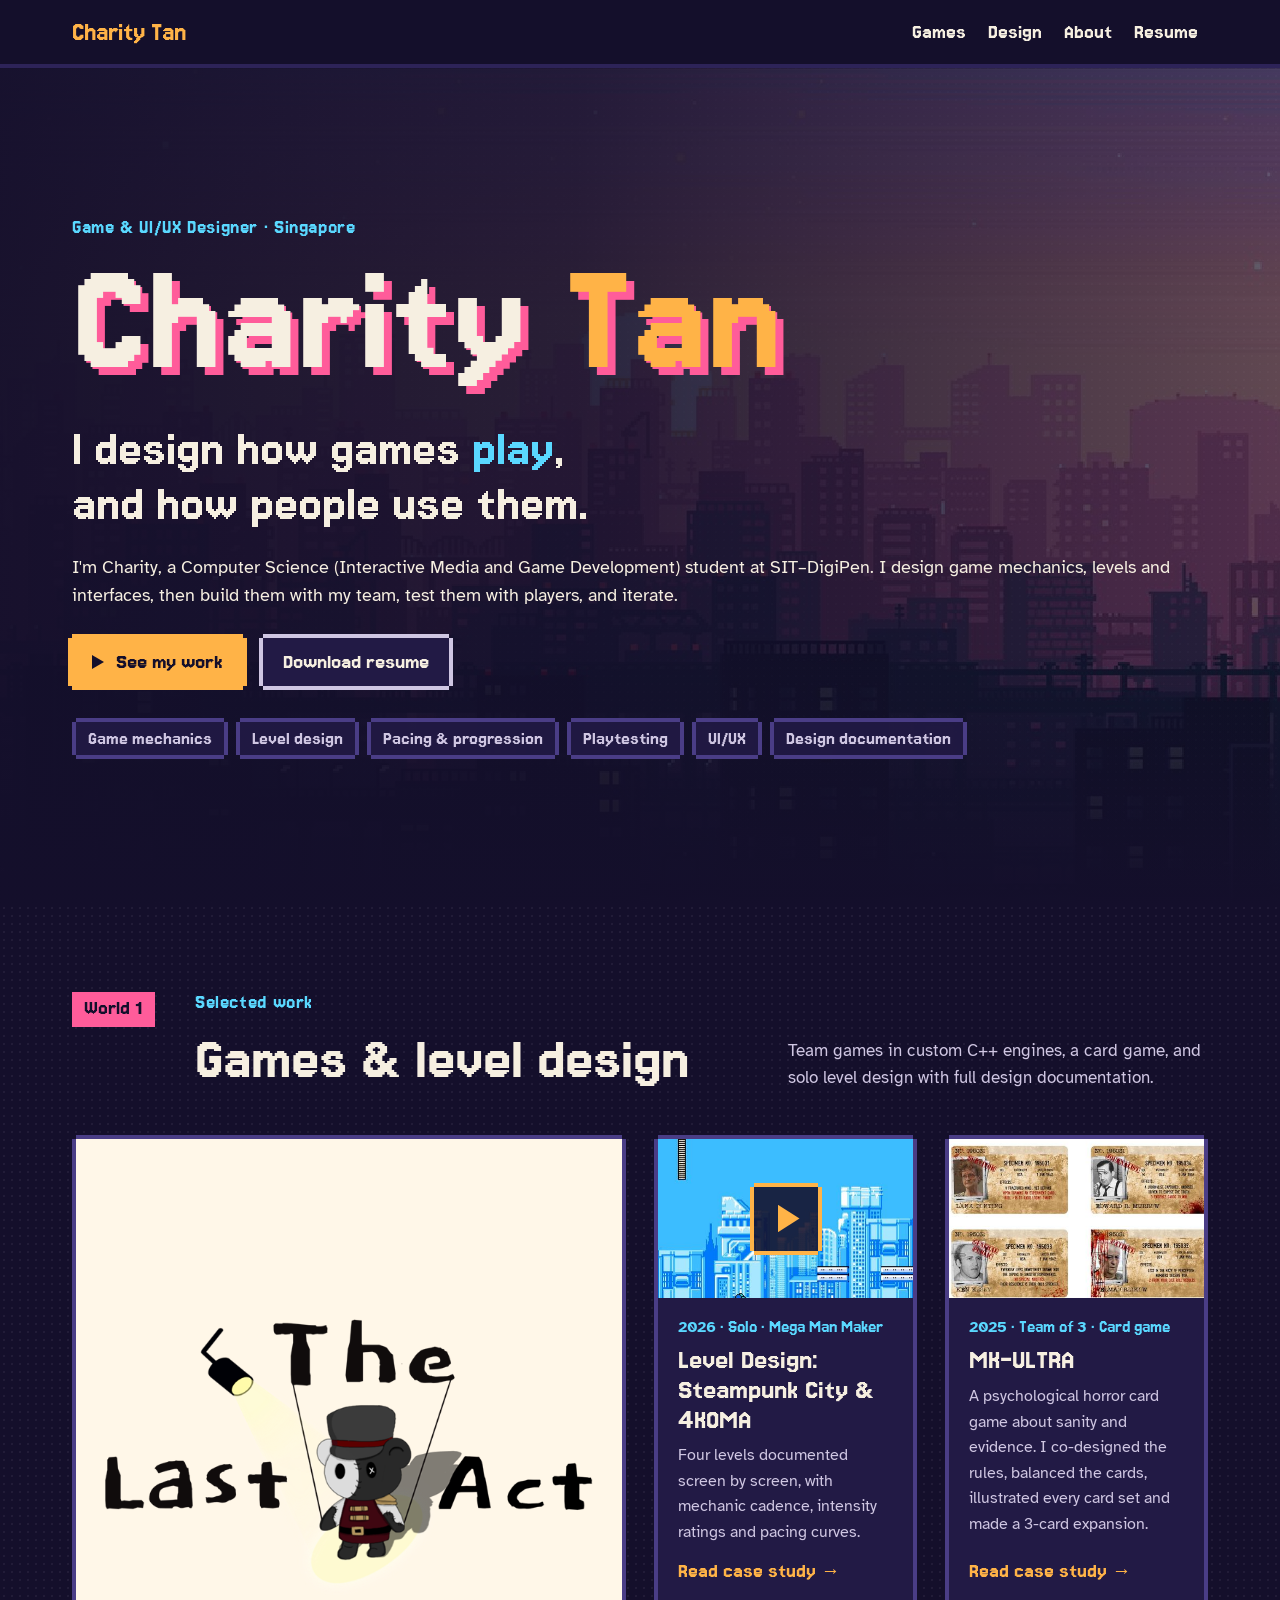
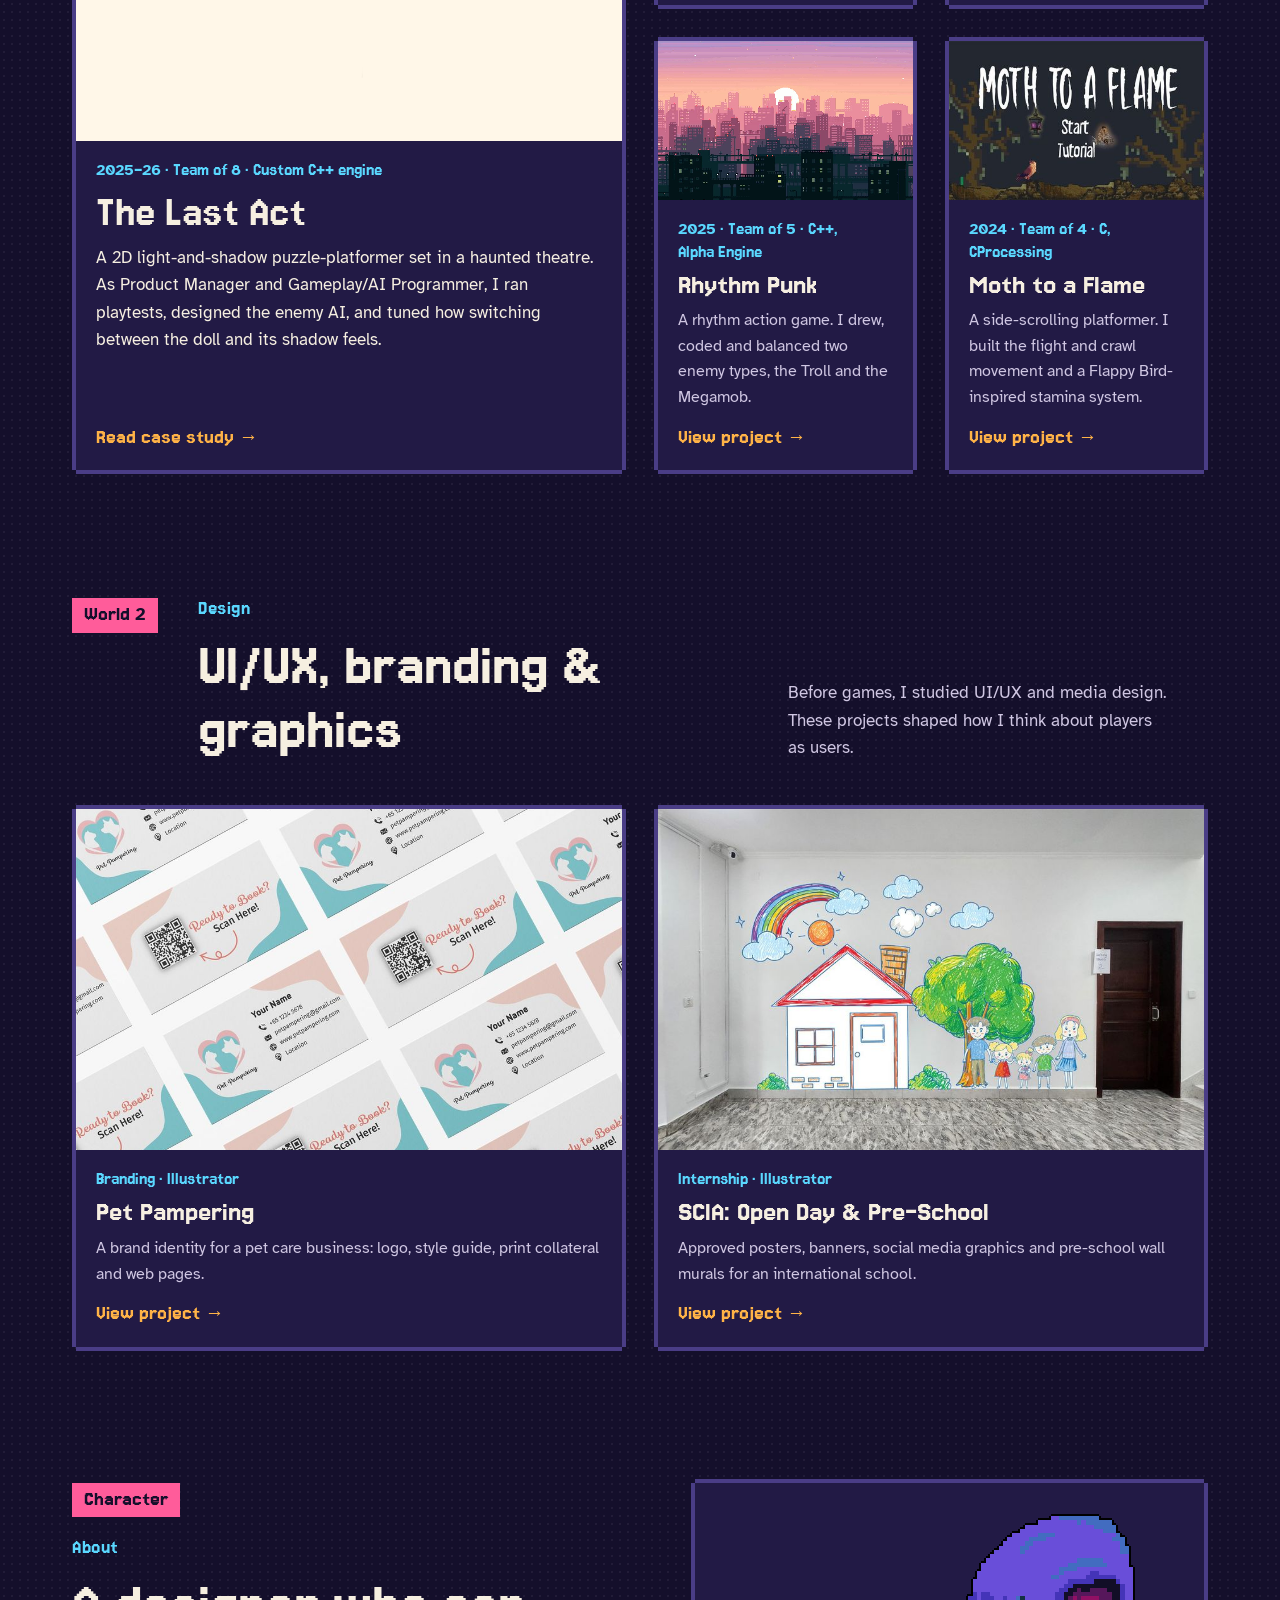
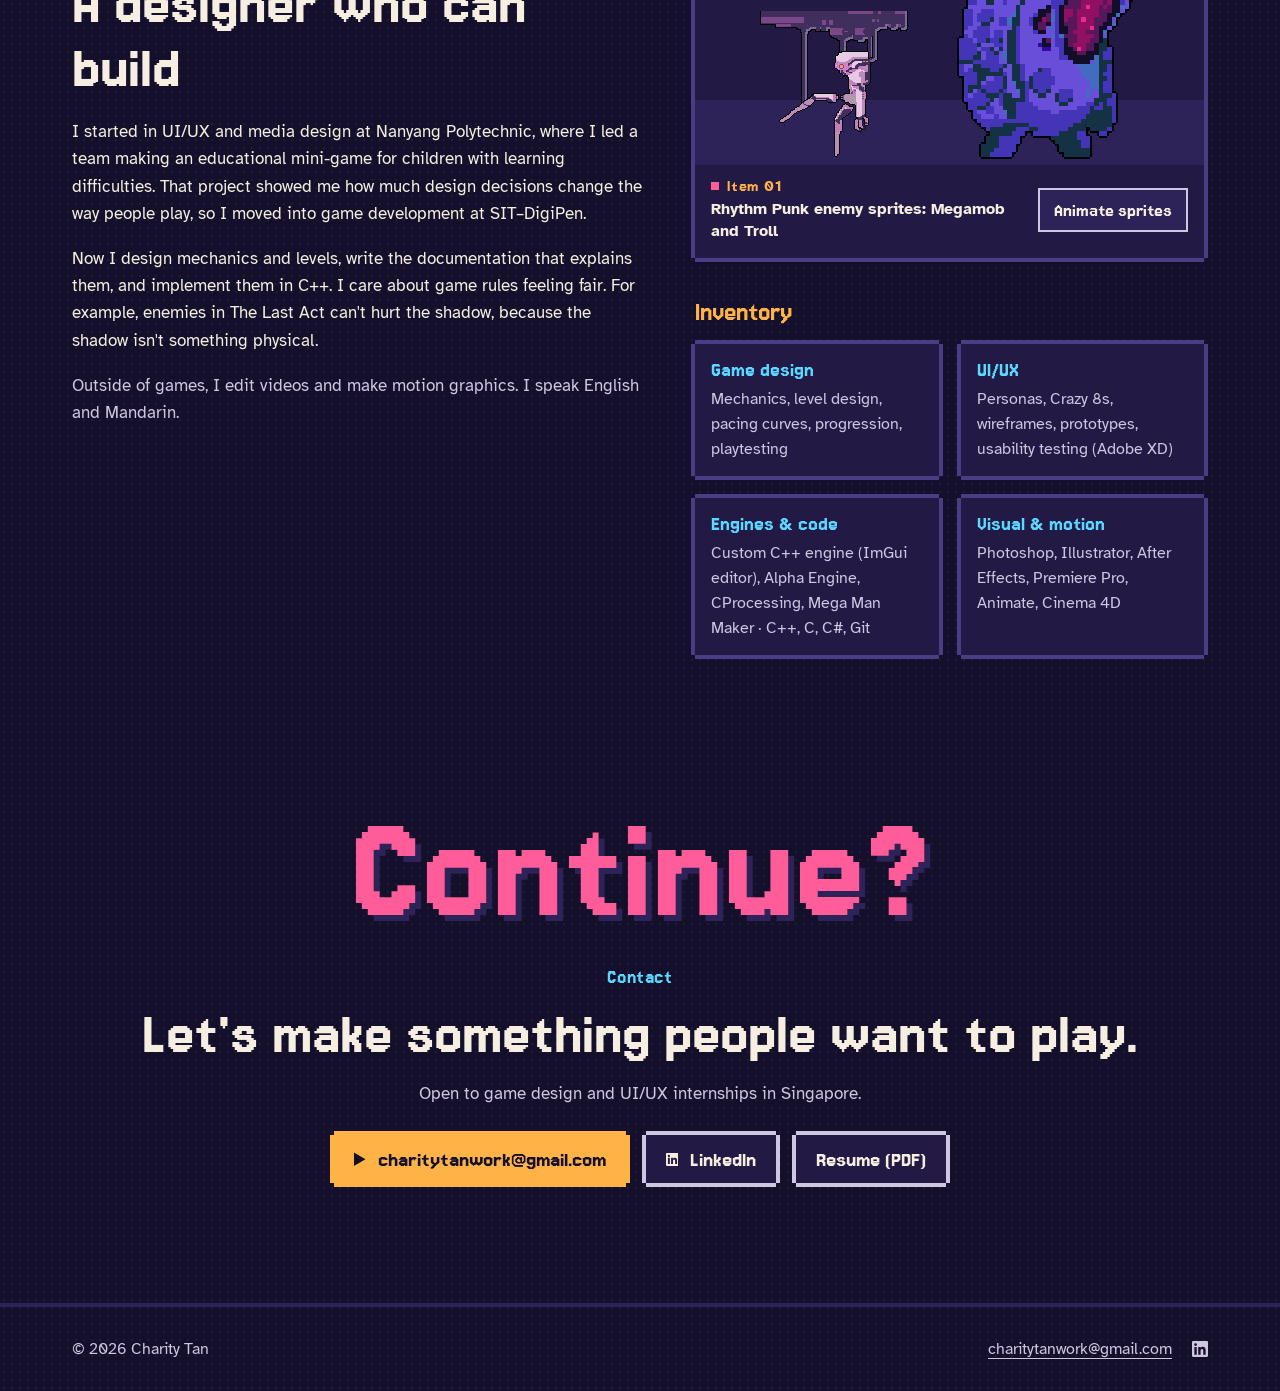
==== index.html @ 4159c4d9 "feat: portfolio" ====
<!doctype html>
<html lang="en">
  <head>
    <meta charset="utf-8" />
    <meta name="viewport" content="width=device-width, initial-scale=1" />
    <title>Charity Tan | Game &amp; UI/UX Designer</title>
    <meta
      name="description"
      content="Charity Tan designs game mechanics, levels and interfaces. Computer Science (Interactive Media and Game Development) at SIT–DigiPen, Singapore."
    />
    <meta property="og:type" content="website" />
    <meta
      property="og:title"
      content="Charity Tan | Game &amp; UI/UX Designer"
    />
    <meta
      property="og:description"
      content="Game mechanics, level design and UI/UX work by Charity Tan."
    />
    <meta
      property="og:image"
      content="https://teaanohh.github.io/assets/og-image.jpg"
    />
    <meta property="og:url" content="https://teaanohh.github.io/" />
    <meta name="theme-color" content="#140f2b" />
    <link rel="icon" href="assets/favicon.svg" type="image/svg+xml" />
    <link rel="preconnect" href="https://fonts.googleapis.com" />
    <link rel="preconnect" href="https://fonts.gstatic.com" crossorigin />
    <link
      href="https://fonts.googleapis.com/css2?family=Atkinson+Hyperlegible:ital,wght@0,400;0,700;1,400&amp;family=Jersey+15&amp;display=swap"
      rel="stylesheet"
    />
    <link rel="stylesheet" href="css/style.css" />
    <script src="js/main.js"></script>
  </head>
  <body class="page-home">
    <a class="skip" href="#main">Skip to content</a>

    <header class="hud">
      <nav class="hud-in" aria-label="Main">
        <a class="brand" href="./">Charity Tan</a>
        <ul>
          <li><a href="#games">Games</a></li>
          <li><a href="#design">Design</a></li>
          <li class="hide-sm"><a href="#about">About</a></li>
          <li>
            <a
              href="assets/CharityTan-Resume.pdf"
              target="_blank"
              rel="noopener"
              >Resume</a
            >
          </li>
        </ul>
      </nav>
    </header>

    <main id="main">
      <section class="title-screen" aria-labelledby="hero-title">
        <div class="backdrop" aria-hidden="true">
          <img
            src="assets/rhythm/menu.jpg"
            alt=""
            width="1200"
            height="675"
            fetchpriority="high"
          />
        </div>
        <div class="wrap title-in">
          <p class="eyebrow">Game &amp; UI/UX Designer · Singapore</p>
          <p class="game-title" aria-hidden="true">
            <span>Charity</span> <span>Tan</span>
          </p>
          <h1 id="hero-title">
            <span>I design how games <em>play</em>,</span>
            <span>and how people use them.</span>
          </h1>
          <p class="lede">
            I'm Charity, a Computer Science (Interactive Media and Game
            Development) student at SIT–DigiPen. I design game mechanics, levels
            and interfaces, then build them with my team, test them with
            players, and iterate.
          </p>
          <div class="actions">
            <a class="btn start" href="#games"
              ><span class="pip" aria-hidden="true"></span>See my work</a
            >
            <a
              class="btn"
              href="assets/CharityTan-Resume.pdf"
              target="_blank"
              rel="noopener"
              >Download resume</a
            >
          </div>
          <ul class="chips" aria-label="Focus areas">
            <li>Game mechanics</li>
            <li>Level design</li>
            <li>Pacing &amp; progression</li>
            <li>Playtesting</li>
            <li>UI/UX</li>
            <li>Design documentation</li>
          </ul>
        </div>
      </section>

      <section id="games" class="world" aria-labelledby="games-title">
        <div class="wrap">
          <div class="world-head">
            <p class="world-tag" aria-hidden="true">World 1</p>
            <div>
              <p class="eyebrow">Selected work</p>
              <h2 id="games-title">Games &amp; level design</h2>
            </div>
            <p class="world-intro">
              Team games in custom C++ engines, a card game, and solo level
              design with full design documentation.
            </p>
          </div>

          <div class="tiles" data-select>
            <a
              class="tile feature"
              href="work/the-last-act.html"
              data-wipe="The Last Act"
            >
              <span class="thumb contain"
                ><img
                  src="assets/lastact/logo.png"
                  alt="The Last Act logo: a puppet bear on strings under a stage spotlight"
                  width="700"
                  height="700"
                  loading="lazy"
              /></span>
              <div class="body">
                <span class="meta"
                  >2025–26 · Team of 8 · Custom C++ engine</span
                >
                <h3 class="tile-title">The Last Act</h3>
                <p class="text">
                  A 2D light-and-shadow puzzle-platformer set in a haunted
                  theatre. As Product Manager and Gameplay/AI Programmer, I ran
                  playtests, designed the enemy AI, and tuned how switching
                  between the doll and its shadow feels.
                </p>
                <span class="more">Read case study →</span>
              </div>
            </a>

            <a
              class="tile"
              href="work/level-design.html"
              data-wipe="Level Design"
            >
              <span class="thumb"
                ><img
                  src="assets/thumbs/steampunk-1-480.jpg"
                  srcset="
                    assets/thumbs/steampunk-1-480.jpg 480w,
                    assets/video/steampunk-1.jpg      768w
                  "
                  sizes="(min-width: 1100px) 270px, (min-width: 640px) 50vw, 100vw"
                  alt="Steampunk City level built in Mega Man Maker"
                  width="768"
                  height="672"
                  loading="lazy" /><span class="play" aria-hidden="true"></span
              ></span>
              <div class="body">
                <span class="meta">2026 · Solo · Mega Man Maker</span>
                <h3 class="tile-title">
                  Level Design: Steampunk City &amp; 4KOMA
                </h3>
                <p class="text">
                  Four levels documented screen by screen, with mechanic
                  cadence, intensity ratings and pacing curves.
                </p>
                <span class="more">Read case study →</span>
              </div>
            </a>

            <a class="tile" href="work/mk-ultra.html" data-wipe="MK-ULTRA">
              <span class="thumb"
                ><img
                  src="assets/thumbs/mkultra-identity-480.jpg"
                  srcset="
                    assets/thumbs/mkultra-identity-480.jpg 480w,
                    assets/thumbs/mkultra-identity-960.jpg 960w
                  "
                  sizes="(min-width: 1100px) 270px, (min-width: 640px) 50vw, 100vw"
                  alt="Four Identity cards styled as aged specimen files"
                  width="960"
                  height="585"
                  loading="lazy"
              /></span>
              <div class="body">
                <span class="meta">2025 · Team of 3 · Card game</span>
                <h3 class="tile-title"><span class="nobr">MK-ULTRA</span></h3>
                <p class="text">
                  A psychological horror card game about sanity and evidence. I
                  co-designed the rules, balanced the cards, illustrated every
                  card set and made a 3-card expansion.
                </p>
                <span class="more">Read case study →</span>
              </div>
            </a>

            <a
              class="tile"
              href="work/rhythm-punk.html"
              data-wipe="Rhythm Punk"
            >
              <span class="thumb pixel"
                ><img
                  src="assets/rhythm/menu.jpg"
                  alt="Rhythm Punk menu screen: a pixel-art city at sunset"
                  width="1200"
                  height="675"
                  loading="lazy"
              /></span>
              <div class="body">
                <span class="meta">2025 · Team of 5 · C++, Alpha Engine</span>
                <h3 class="tile-title">Rhythm Punk</h3>
                <p class="text">
                  A rhythm action game. I drew, coded and balanced two enemy
                  types, the Troll and the Megamob.
                </p>
                <span class="more">View project →</span>
              </div>
            </a>

            <a
              class="tile"
              href="work/moth-to-a-flame.html"
              data-wipe="Moth to a Flame"
            >
              <span class="thumb"
                ><img
                  src="assets/thumbs/moth-menu-480.jpg"
                  srcset="
                    assets/thumbs/moth-menu-480.jpg 480w,
                    assets/thumbs/moth-menu-960.jpg 960w
                  "
                  sizes="(min-width: 1100px) 270px, (min-width: 640px) 50vw, 100vw"
                  alt="Moth to a Flame title screen with a lantern and a moth"
                  width="1200"
                  height="675"
                  loading="lazy"
              /></span>
              <div class="body">
                <span class="meta">2024 · Team of 4 · C, CProcessing</span>
                <h3 class="tile-title">Moth to a Flame</h3>
                <p class="text">
                  A side-scrolling platformer. I built the flight and crawl
                  movement and a Flappy Bird-inspired stamina system.
                </p>
                <span class="more">View project →</span>
              </div>
            </a>
          </div>
        </div>
      </section>

      <section id="design" class="world" aria-labelledby="design-title">
        <div class="wrap">
          <div class="world-head">
            <p class="world-tag" aria-hidden="true">World 2</p>
            <div>
              <p class="eyebrow">Design</p>
              <h2 id="design-title">UI/UX, branding &amp; graphics</h2>
            </div>
            <p class="world-intro">
              Before games, I studied UI/UX and media design. These projects
              shaped how I think about players as users.
            </p>
          </div>

          <div class="tiles two" data-select>
            <a
              class="tile"
              href="work/pet-pampering.html"
              data-wipe="Pet Pampering"
            >
              <span class="thumb"
                ><img
                  src="assets/thumbs/pet-mockup-480.jpg"
                  srcset="
                    assets/thumbs/pet-mockup-480.jpg 480w,
                    assets/thumbs/pet-mockup-960.jpg 960w
                  "
                  sizes="(min-width: 1200px) 560px, (min-width: 640px) 50vw, 100vw"
                  alt="Pet Pampering business cards"
                  width="1600"
                  height="1200"
                  loading="lazy"
              /></span>
              <div class="body">
                <span class="meta">Branding · Illustrator</span>
                <h3 class="tile-title">Pet Pampering</h3>
                <p class="text">
                  A brand identity for a pet care business: logo, style guide,
                  print collateral and web pages.
                </p>
                <span class="more">View project →</span>
              </div>
            </a>

            <a class="tile" href="work/scia.html" data-wipe="SCIA">
              <span class="thumb"
                ><img
                  src="assets/thumbs/scia-wall-l2-480.jpg"
                  srcset="
                    assets/thumbs/scia-wall-l2-480.jpg 480w,
                    assets/thumbs/scia-wall-l2-960.jpg 960w
                  "
                  sizes="(min-width: 1200px) 560px, (min-width: 640px) 50vw, 100vw"
                  alt="Pre-school wall mural mockup for SCIA"
                  width="1600"
                  height="901"
                  loading="lazy"
              /></span>
              <div class="body">
                <span class="meta">Internship · Illustrator</span>
                <h3 class="tile-title">
                  SCIA: Open Day &amp; <span class="nobr">Pre-School</span>
                </h3>
                <p class="text">
                  Approved posters, banners, social media graphics and
                  pre-school wall murals for an international school.
                </p>
                <span class="more">View project →</span>
              </div>
            </a>
          </div>
        </div>
      </section>

      <section id="about" class="character" aria-labelledby="about-title">
        <div class="wrap char-grid">
          <div class="char-copy">
            <p class="world-tag" aria-hidden="true">Character</p>
            <p class="eyebrow">About</p>
            <h2 id="about-title">A designer who can build</h2>
            <p>
              I started in UI/UX and media design at Nanyang Polytechnic, where
              I led a team making an educational mini-game for children with
              learning difficulties. That project showed me how much design
              decisions change the way people play, so I moved into game
              development at SIT–DigiPen.
            </p>
            <p>
              Now I design mechanics and levels, write the documentation that
              explains them, and implement them in C++. I care about game rules
              feeling fair. For example, enemies in The Last Act can't hurt the
              shadow, because the shadow isn't something physical.
            </p>
            <p class="muted">
              Outside of games, I edit videos and make motion graphics. I speak
              English and Mandarin.
            </p>
          </div>

          <div class="char-side">
            <figure class="party" data-party>
              <div class="party-stage">
                <div
                  class="sprite megamob-idle"
                  role="img"
                  aria-label="Megamob idle animation"
                ></div>
                <div
                  class="sprite troll-idle"
                  role="img"
                  aria-label="Troll idle animation"
                ></div>
              </div>
              <figcaption class="cap cap-act">
                <span class="cap-text">
                  <span class="cap-no" aria-hidden="true"></span>
                  <span class="cap-title"
                    >Rhythm Punk enemy sprites: Megamob and Troll</span
                  >
                </span>
                <button
                  class="toggle"
                  type="button"
                  aria-pressed="false"
                  data-sprite-toggle
                >
                  Animate sprites
                </button>
              </figcaption>
            </figure>

            <div class="inventory">
              <h3 class="inv-title">Inventory</h3>
              <ul>
                <li>
                  <strong>Game design</strong
                  ><span
                    >Mechanics, level design, pacing curves, progression,
                    playtesting</span
                  >
                </li>
                <li>
                  <strong>UI/UX</strong
                  ><span
                    >Personas, Crazy 8s, wireframes, prototypes, usability
                    testing (Adobe XD)</span
                  >
                </li>
                <li>
                  <strong>Engines &amp; code</strong
                  ><span
                    >Custom C++ engine (ImGui editor), Alpha Engine,
                    CProcessing, Mega Man Maker · C++, C, C#, Git</span
                  >
                </li>
                <li>
                  <strong>Visual &amp; motion</strong
                  ><span
                    >Photoshop, Illustrator, After Effects, Premiere Pro,
                    Animate, Cinema 4D</span
                  >
                </li>
              </ul>
            </div>
          </div>
        </div>
      </section>

      <section id="contact" class="continue" aria-labelledby="contact-title">
        <div class="wrap">
          <p class="continue-word" aria-hidden="true">Continue?</p>
          <p class="eyebrow">Contact</p>
          <h2 id="contact-title">Let's make something people want to play.</h2>
          <p class="muted">
            Open to game design and UI/UX internships in Singapore.
          </p>
          <div class="actions">
            <a class="btn start" href="mailto:charitytanwork@gmail.com"
              ><span class="pip" aria-hidden="true"></span
              >charitytanwork@gmail.com</a
            >
            <a
              class="btn"
              href="https://www.linkedin.com/in/charity-tan/"
              target="_blank"
              rel="noopener"
            >
              <svg
                class="mark"
                width="13"
                height="13"
                viewBox="0 0 24 24"
                aria-hidden="true"
              >
                <path
                  fill="currentColor"
                  fill-rule="evenodd"
                  d="M20.447 20.452h-3.554v-5.569c0-1.328-.027-3.037-1.852-3.037-1.853 0-2.136 1.445-2.136 2.939v5.667H9.351V9h3.414v1.561h.046c.477-.9 1.637-1.85 3.37-1.85 3.601 0 4.267 2.37 4.267 5.455v6.286zM5.337 7.433c-1.144 0-2.063-.926-2.063-2.065 0-1.138.92-2.063 2.063-2.063 1.14 0 2.064.925 2.064 2.063 0 1.139-.925 2.065-2.064 2.065zm1.782 13.019H3.555V9h3.564v11.452zM22.225 0H1.771C.792 0 0 .774 0 1.729v20.542C0 23.227.792 24 1.771 24h20.451C23.2 24 24 23.227 24 22.271V1.729C24 .774 23.2 0 22.222 0h.003z"
                />
              </svg>
              LinkedIn
            </a>
            <a
              class="btn"
              href="assets/CharityTan-Resume.pdf"
              target="_blank"
              rel="noopener"
              >Resume (PDF)</a
            >
          </div>
        </div>
      </section>
    </main>

    <footer class="foot">
      <div class="wrap">
        <span>© <span id="year">2026</span> Charity Tan</span>
        <span class="foot-links">
          <a href="mailto:charitytanwork@gmail.com">charitytanwork@gmail.com</a>
          <a
            class="foot-mark"
            href="https://www.linkedin.com/in/charity-tan/"
            target="_blank"
            rel="noopener"
            aria-label="Charity Tan on LinkedIn"
          >
            <svg
              class="mark"
              width="16"
              height="16"
              viewBox="0 0 24 24"
              aria-hidden="true"
            >
              <path
                fill="currentColor"
                fill-rule="evenodd"
                d="M20.447 20.452h-3.554v-5.569c0-1.328-.027-3.037-1.852-3.037-1.853 0-2.136 1.445-2.136 2.939v5.667H9.351V9h3.414v1.561h.046c.477-.9 1.637-1.85 3.37-1.85 3.601 0 4.267 2.37 4.267 5.455v6.286zM5.337 7.433c-1.144 0-2.063-.926-2.063-2.065 0-1.138.92-2.063 2.063-2.063 1.14 0 2.064.925 2.064 2.063 0 1.139-.925 2.065-2.064 2.065zm1.782 13.019H3.555V9h3.564v11.452zM22.225 0H1.771C.792 0 0 .774 0 1.729v20.542C0 23.227.792 24 1.771 24h20.451C23.2 24 24 23.227 24 22.271V1.729C24 .774 23.2 0 22.222 0h.003z"
              />
            </svg>
          </a>
        </span>
      </div>
    </footer>
  </body>
</html>
---- css/style.css ----
/* Charity Tan's portfolio in the Level Select style: the site as a game's
   menu, after Rhythm Punk's sunset city. One stylesheet for every page. */

/* Stands in for Jersey 15 until it loads, sized to its widths and heights
   so the swap moves nothing. */
@font-face {
  font-family: "Jersey 15 fallback";
  src: local("Arial"), local("Liberation Sans"), local("Helvetica");
  size-adjust: 87.4%;
  ascent-override: 89%;
  descent-override: 25%;
  line-gap-override: 0%;
}

/* Jersey 15 draws its 6 and 9 as an 8 with a one-pixel slit, which shuts
   under 36px at 80% zoom on an ordinary screen: "2026" reads "2028". So
   under 36px the pixel face draws no digit. Its digits come from the
   reading face's bold, scaled to Jersey's cap height (0.556 / 0.668), and
   its letters stay pixel. Only titles that never go under 36px use
   --pixel-display, Jersey's own digits. */
@font-face {
  font-family: "Atkinson Hyperlegible Digits";
  src: url(../assets/fonts/atkinson-hyperlegible-bold-digits.woff2)
    format("woff2");
  font-weight: 400;
  font-display: swap;
  unicode-range: U+0030-0039;
  size-adjust: 83.2%;
}

:root {
  --bg: #140f2b;
  --panel: #221a45;
  --panel-2: #2d2358;
  --line: #4a3d86;
  --ink: #f6efe1;
  --muted: #cfc6e2;
  --magenta: #ff5c9a;
  --amber: #ffb347;
  --amber-hi: #ffd08a;
  --cyan: #5ad8ff;
  --screen: #fff7e8;
  --pixel:
    "Atkinson Hyperlegible Digits", "Jersey 15", "Jersey 15 fallback",
    sans-serif;
  --pixel-display: "Jersey 15", "Jersey 15 fallback", sans-serif;
  --body: "Atkinson Hyperlegible", system-ui, sans-serif;
  --step: steps(4, end);
  --ease-out: cubic-bezier(0, 0, 0.38, 0.9);
  --hud-h: 64px;
  color-scheme: dark;
}

*,
*::before,
*::after {
  box-sizing: border-box;
}

html {
  -webkit-text-size-adjust: 100%;
  text-size-adjust: 100%;
  font-synthesis: none;
  scroll-padding-top: calc(var(--hud-h) + 56px);
  background-color: var(--bg);
}
@media (prefers-reduced-motion: no-preference) {
  html {
    scroll-behavior: smooth;
  }
}

body {
  margin: 0;
  background-color: var(--bg);
  background-image: radial-gradient(
    rgba(200, 190, 220, 0.07) 1px,
    transparent 1px
  );
  background-size: 8px 8px;
  color: var(--ink);
  font: 400 1.0625rem/1.6 var(--body);
  overflow-wrap: break-word;
  -webkit-tap-highlight-color: transparent;
}

main {
  display: block;
  overflow-x: clip;
}
img,
video,
svg {
  display: block;
  max-width: 100%;
}
img {
  height: auto;
}
a {
  color: inherit;
}
a,
button {
  touch-action: manipulation;
}
h1,
h2,
h3,
h4 {
  font-family: var(--pixel);
  font-weight: 400;
  line-height: 1;
  margin: 0;
}
/* From 720px up a heading runs to the column's end before it breaks; on a
   phone, where the column is the screen, it stays balanced. */
@media (max-width: 719px) {
  h1,
  h2,
  h3,
  h4 {
    text-wrap: balance;
  }
}
p {
  margin: 0;
  text-wrap: pretty;
}
/* A heading breaks only between words, never inside a hyphenated one. */
.nobr {
  white-space: nowrap;
}
figure {
  margin: 0;
}
em {
  font-style: italic;
}

:focus-visible {
  outline: 4px solid var(--cyan);
  outline-offset: 4px;
}

[id] {
  scroll-margin-top: calc(var(--hud-h) + 24px);
}

.wrap {
  width: 100%;
  max-width: 1200px;
  margin-inline: auto;
  padding-inline: 16px;
}
@media (min-width: 720px) {
  .wrap {
    padding-inline: 32px;
  }
}

.skip {
  position: absolute;
  left: 16px;
  top: -100px;
  z-index: 2000;
  background: var(--amber);
  color: var(--bg);
  padding: 10px 14px;
  font: 400 1.35rem var(--pixel);
  text-decoration: none;
}
.skip:focus {
  top: 12px;
}

.muted {
  color: var(--muted);
}

.eyebrow {
  font: 400 1.3rem/1.1 var(--pixel);
  color: var(--cyan);
  letter-spacing: 0.03em;
  margin-bottom: 12px;
}

/* Pixel border: four hard shadows leave the corners notched. */
.tile,
.btn,
.chips li,
.inventory li,
.quest,
.facts > div,
.party,
.learned,
.next a,
.screen,
.media,
.chart,
.gallery figure,
.sprites {
  --b: var(--line);
  box-shadow:
    0 -4px 0 0 var(--b),
    0 4px 0 0 var(--b),
    -4px 0 0 0 var(--b),
    4px 0 0 0 var(--b);
}

/* HUD bar */
.hud {
  position: sticky;
  top: 0;
  z-index: 50;
  background: var(--bg);
  border-bottom: 4px solid var(--panel-2);
}
.hud-in {
  max-width: 1200px;
  margin-inline: auto;
  padding: 0 16px;
  min-height: var(--hud-h);
  display: flex;
  align-items: center;
  justify-content: space-between;
  gap: 12px;
}
@media (min-width: 720px) {
  .hud-in {
    padding-inline: 32px;
  }
}
.brand {
  display: flex;
  align-items: center;
  min-height: 44px;
  font: 400 1.75rem/1 var(--pixel);
  color: var(--amber);
  text-decoration: none;
  white-space: nowrap;
}
.hud ul {
  display: flex;
  gap: 2px;
  margin: 0;
  padding: 0;
  list-style: none;
}
.hud li a {
  display: flex;
  align-items: center;
  min-height: 44px;
  padding: 4px 10px;
  font: 400 1.4rem/1 var(--pixel);
  text-decoration: none;
  color: var(--ink);
}
.hud li a:hover {
  color: var(--amber);
  text-decoration: underline;
  text-decoration-thickness: 3px;
  text-underline-offset: 6px;
}
@media (max-width: 520px) {
  .hide-sm {
    display: none;
  }
  .hud li a {
    padding-inline: 8px;
    font-size: 1.3rem;
  }
  .brand {
    font-size: 1.5rem;
  }
}
@media (max-width: 379px) {
  .hud-in {
    gap: 8px;
  }
  .hud li a {
    padding-inline: 7px;
    font-size: 1.15rem;
  }
  .brand {
    font-size: 1.35rem;
  }
}

/* Buttons */
.actions {
  display: flex;
  flex-wrap: wrap;
  gap: 20px;
  align-items: center;
  margin-top: 28px;
}
.btn {
  --b: var(--muted);
  display: inline-flex;
  align-items: center;
  gap: 12px;
  padding: 10px 20px;
  min-height: 48px;
  max-width: 100%;
  background: var(--panel);
  color: var(--ink);
  font: 400 1.45rem/1.1 var(--pixel);
  text-decoration: none;
  transition: transform 160ms var(--step);
}
.btn:hover {
  --b: var(--cyan);
}
.btn.start {
  --b: var(--amber);
  background: var(--amber);
  color: var(--bg);
}
.btn.start:hover {
  --b: var(--amber-hi);
  background: var(--amber-hi);
}
@media (hover: hover) {
  .btn:hover {
    transform: translate(0, -4px);
  }
}
.btn:active {
  transform: translate(0, 2px);
}
.pip {
  width: 12px;
  height: 14px;
  flex: none;
  background: currentColor;
  clip-path: polygon(0 0, 100% 50%, 0 100%);
  transition: transform 160ms steps(2, end);
}
.btn:hover .pip,
.btn:focus-visible .pip {
  transform: translateX(4px);
}
/* The LinkedIn mark: one colour, the label's cap height, which sits on the
   label's baseline when centred in the row. */
.mark {
  flex: none;
  width: 0.56em;
  height: 0.56em;
}

/* Title screen */
.title-screen {
  position: relative;
  overflow: hidden;
  padding: 64px 0 80px;
  isolation: isolate;
}
@media (min-width: 960px) {
  .title-screen {
    min-height: calc(100vh - var(--hud-h));
    min-height: calc(100svh - var(--hud-h));
    display: flex;
    align-items: center;
    padding: 64px 0;
  }
}
.backdrop {
  position: absolute;
  inset: 0;
  z-index: -1;
}
.backdrop img {
  width: 100%;
  height: 100%;
  object-fit: cover;
  object-position: 50% 70%;
  image-rendering: pixelated;
  opacity: 0.5;
}
.backdrop::after {
  content: "";
  position: absolute;
  inset: 0;
  background:
    linear-gradient(
      90deg,
      rgba(20, 15, 43, 0.96) 0%,
      rgba(20, 15, 43, 0.82) 45%,
      rgba(20, 15, 43, 0.35) 100%
    ),
    linear-gradient(0deg, var(--bg) 0%, transparent 30%);
}
@media (max-width: 720px) {
  .backdrop::after {
    background: linear-gradient(
      180deg,
      rgba(20, 15, 43, 0.55) 0%,
      rgba(20, 15, 43, 0.9) 45%,
      var(--bg) 100%
    );
  }
}
.game-title {
  font: 400 clamp(4.4rem, 22vw, 10.5rem)/0.82 var(--pixel-display);
  color: var(--ink);
  text-shadow: 0.05em 0.05em 0 var(--magenta);
  margin: 4px 0 32px;
}
.game-title span {
  display: inline-block;
}
.game-title span + span {
  color: var(--amber);
}
.title-screen h1 {
  font-size: clamp(2.1rem, 4.4vw, 3.4rem);
  line-height: 1.02;
}
.title-screen h1 span {
  display: block;
  text-wrap: balance;
}
.title-screen h1 em {
  font-style: normal;
  color: var(--cyan);
}
.lede {
  margin-top: 20px;
  font-size: 1.125rem;
  color: var(--ink);
}
.chips {
  display: flex;
  flex-wrap: wrap;
  gap: 14px 16px;
  list-style: none;
  padding: 0;
  margin: 36px 4px 0;
}
.chips li {
  background: rgba(34, 26, 69, 0.9);
  padding: 4px 12px 5px;
  font: 400 1.25rem/1.2 var(--pixel);
  color: var(--muted);
}

/* Worlds */
.world {
  padding: 88px 0 40px;
}
@media (max-width: 719px) {
  .world {
    padding-top: 56px;
  }
}
.world-head {
  display: grid;
  gap: 12px 40px;
  margin-bottom: 48px;
  align-items: end;
}
@media (min-width: 900px) {
  .world-head {
    grid-template-columns: auto 1fr minmax(0, 420px);
  }
}
.world-tag {
  display: inline-block;
  font: 400 1.35rem/1 var(--pixel);
  color: var(--bg);
  background: var(--magenta);
  padding: 6px 12px 7px;
  align-self: start;
  justify-self: start;
}
.world h2,
.character h2,
.continue h2 {
  font-family: var(--pixel-display);
  font-size: clamp(2.6rem, 5.6vw, 4rem);
}
.world-intro {
  color: var(--muted);
}

/* Level-select tiles */
.tiles {
  position: relative;
  display: grid;
  gap: 36px;
  grid-template-columns: minmax(0, 1fr);
  padding-inline: 4px;
}
@media (min-width: 640px) {
  .tiles {
    grid-template-columns: repeat(2, minmax(0, 1fr));
  }
  .tile.feature {
    grid-column: span 2;
  }
}
@media (min-width: 1100px) {
  .tiles {
    grid-template-columns: repeat(4, minmax(0, 1fr));
  }
  .tile.feature {
    grid-column: 1 / span 2;
    grid-row: 1 / span 2;
  }
  .tiles.two {
    grid-template-columns: repeat(2, minmax(0, 1fr));
  }
}
.tile {
  display: flex;
  flex-direction: column;
  min-width: 0;
  background: var(--panel);
  color: var(--ink);
  text-decoration: none;
  transition: transform 180ms var(--step);
}
.tile:hover,
.tile.is-selected {
  --b: var(--amber);
}
@media (hover: hover) {
  .tile:hover {
    transform: translateY(-4px);
  }
  .tile:hover .thumb img {
    transform: scale(1.04);
  }
}
.tile:focus-visible {
  outline-offset: 6px;
}
.thumb {
  position: relative;
  display: block;
  aspect-ratio: 16 / 10;
  overflow: hidden;
  background: var(--bg);
}
.thumb img {
  width: 100%;
  height: 100%;
  object-fit: cover;
  transition: transform 240ms var(--step);
}
.thumb.contain {
  background: var(--screen);
}
.thumb.contain img {
  object-fit: contain;
  padding: 18px;
}
.thumb.pixel img {
  image-rendering: pixelated;
}
.tile.feature .thumb {
  aspect-ratio: auto;
  flex: 1 1 auto;
  min-height: 260px;
}
@media (max-width: 1099px) {
  .tile.feature .thumb {
    aspect-ratio: 16 / 10;
    min-height: 0;
  }
}
.tile .body {
  display: flex;
  flex-direction: column;
  flex: 1 0 auto;
  gap: 8px;
  padding: 18px 20px 22px;
}
.meta {
  font: 400 1.2rem/1.15 var(--pixel);
  color: var(--cyan);
  text-wrap: pretty;
}
.tile-title {
  font-size: 1.85rem;
}
.tile.feature .tile-title {
  font-family: var(--pixel-display);
  font-size: clamp(2.3rem, 3.6vw, 3rem);
}
.tile .text {
  color: var(--muted);
  font-size: 1rem;
}
.tile.feature .text {
  font-size: 1.08rem;
  color: var(--ink);
}
.more {
  margin-top: auto;
  padding-top: 8px;
  font: 400 1.35rem/1 var(--pixel);
  color: var(--amber);
}

/* Play mark on a video still */
.play {
  position: absolute;
  left: 50%;
  top: 50%;
  width: 64px;
  height: 64px;
  margin: -32px 0 0 -32px;
  background: rgba(20, 15, 43, 0.88);
  box-shadow:
    0 -4px 0 0 var(--amber),
    0 4px 0 0 var(--amber),
    -4px 0 0 0 var(--amber),
    4px 0 0 0 var(--amber);
}
.play::before {
  content: "";
  position: absolute;
  left: 24px;
  top: 18px;
  width: 22px;
  height: 28px;
  background: var(--amber);
  clip-path: polygon(0 0, 100% 50%, 0 100%);
}

/* The selection cursor: four corner brackets and an arrow that jump in steps. */
.cursor {
  position: absolute;
  left: 0;
  top: 0;
  width: 0;
  height: 0;
  pointer-events: none;
  z-index: 3;
  opacity: 0;
  transition: opacity 120ms linear;
}
.cursor.on {
  opacity: 1;
}
.cursor .c,
.cursor .arrow {
  position: absolute;
  left: 0;
  top: 0;
  transition: transform 200ms steps(4, end);
}
.cursor.no-anim .c,
.cursor.no-anim .arrow {
  transition: none;
}
.cursor .c {
  width: 20px;
  height: 20px;
  border: 0 solid var(--amber);
}
.cursor .tl {
  border-width: 5px 0 0 5px;
}
.cursor .tr {
  border-width: 5px 5px 0 0;
}
.cursor .bl {
  border-width: 0 0 5px 5px;
}
.cursor .br {
  border-width: 0 5px 5px 0;
}
.cursor .arrow {
  width: 22px;
  height: 18px;
  background: var(--magenta);
  clip-path: polygon(0 0, 100% 0, 50% 100%);
}

/* Character screen */
.character {
  padding: 96px 0 40px;
}
.char-grid {
  display: grid;
  grid-template-columns: minmax(0, 1fr);
  gap: 48px;
}
@media (min-width: 960px) {
  .char-grid {
    grid-template-columns: minmax(0, 1.05fr) minmax(0, 0.95fr);
    align-items: start;
  }
}
.char-copy .world-tag {
  margin-bottom: 20px;
}
.char-copy > p:not(.eyebrow):not(.world-tag) {
  margin-top: 18px;
}
.char-copy h2 {
  margin-bottom: 4px;
}
.char-side {
  display: grid;
  gap: 40px;
  padding-inline: 4px;
}

/* Sprites: still unless asked, or a four-second hello on arrival. */
.party,
.sprites {
  background: var(--panel);
}
.party-stage {
  display: flex;
  justify-content: center;
  align-items: flex-end;
  gap: 32px;
  padding: 28px 16px 0;
  background: linear-gradient(
    180deg,
    var(--panel) 0%,
    var(--panel) 78%,
    var(--panel-2) 78%
  );
}
.sprite {
  --fw: 150;
  --fh: 150;
  --n: 2;
  --dur: 0.8s;
  --s: 1;
  --sheet: none;
  --w: calc(var(--fw) * var(--s) * 1px);
  --h: calc(var(--fh) * var(--s) * 1px);
  width: var(--w);
  height: var(--h);
  flex: none;
  background: var(--sheet) no-repeat 0 0 / calc(var(--w) * var(--n)) var(--h);
  image-rendering: pixelated;
  animation: sprite-play var(--dur) steps(var(--n)) infinite paused;
}
.sprite.megamob-idle {
  --sheet: url(../assets/rhythm/megamob_idle.png);
}
.sprite.megamob-attack {
  --sheet: url(../assets/rhythm/megamob_attack.png);
  --dur: 0.85s;
}
.sprite.megamob-missile {
  --sheet: url(../assets/rhythm/megamob_missile.png);
  --n: 17;
  --dur: 1.7s;
}
.sprite.megamob-hurt {
  --sheet: url(../assets/rhythm/megamob_hurt.png);
}
.sprite.megamob-death {
  --sheet: url(../assets/rhythm/megamob_death.png);
  --n: 9;
  --dur: 0.9s;
}
.sprite.troll-idle,
.sprite.troll-death {
  --fw: 200;
  --fh: 250;
}
.sprite.troll-idle {
  --sheet: url(../assets/rhythm/troll_idle.png);
  --n: 6;
  --dur: 0.6s;
}
.sprite.troll-death {
  --sheet: url(../assets/rhythm/troll_death.png);
  --n: 7;
  --dur: 0.7s;
}
@media (max-width: 480px) {
  .sprite {
    --s: 0.72;
  }
  .party-stage {
    gap: 16px;
  }
}
@media (max-width: 379px) {
  .party .sprite {
    --s: 0.6;
  }
}
@keyframes sprite-play {
  to {
    background-position: calc(var(--w) * var(--n) * -1) 0;
  }
}
.is-playing .sprite,
.is-intro .sprite {
  animation-play-state: running;
}
@media (hover: hover) {
  [data-party]:hover .sprite {
    animation-play-state: running;
  }
}
.toggle {
  font: 400 1.25rem/1 var(--pixel);
  color: var(--ink);
  background: var(--panel-2);
  border: 2px solid var(--muted);
  padding: 8px 14px;
  min-height: 44px;
  cursor: pointer;
}
.toggle:hover {
  border-color: var(--amber);
  color: var(--amber);
}
.toggle[aria-pressed="true"] {
  background: var(--amber);
  color: var(--bg);
  border-color: var(--amber);
}

.inv-title {
  font-size: 1.75rem;
  color: var(--amber);
  margin-bottom: 18px;
}
.inventory ul {
  list-style: none;
  padding: 0;
  margin: 0;
  display: grid;
  gap: 22px;
}
@media (min-width: 560px) {
  .inventory ul {
    grid-template-columns: repeat(2, minmax(0, 1fr));
  }
}
.inventory li {
  background: var(--panel);
  padding: 14px 16px;
  display: grid;
  align-content: start;
  gap: 4px;
}
.inventory strong {
  font: 400 1.4rem/1.1 var(--pixel);
  color: var(--cyan);
}
.inventory span {
  color: var(--muted);
  font-size: 0.98rem;
}

/* Continue? */
.continue {
  padding: 104px 0 120px;
  text-align: center;
}
.continue .wrap {
  display: flex;
  flex-direction: column;
  align-items: center;
}
.continue-word {
  font: 400 clamp(4rem, 16vw, 10rem)/0.9 var(--pixel-display);
  color: var(--magenta);
  margin-bottom: 24px;
  text-shadow: 6px 6px 0 var(--panel-2);
}
.continue .muted {
  margin-top: 14px;
}
.continue .actions {
  justify-content: center;
}

/* The footer is set in the reading face: its year and its email must be
   read exactly at any zoom. */
.foot {
  border-top: 4px solid var(--panel-2);
  padding: 20px 0;
  color: var(--muted);
  font: 400 1rem/1.2 var(--body);
}
.foot .wrap {
  display: flex;
  flex-wrap: wrap;
  align-items: center;
  justify-content: space-between;
  gap: 4px 16px;
}
.foot a {
  display: inline-flex;
  align-items: center;
  min-height: 44px;
  color: var(--muted);
  text-underline-offset: 4px;
}
.foot a:hover {
  color: var(--amber);
}
.foot-links {
  display: inline-flex;
  align-items: center;
  gap: 6px;
}
/* The mark alone: small to see, 44 by 44 to tap. Its ring is drawn inside
   that square so it stays clear of the email beside it. */
.foot-mark {
  justify-content: center;
  min-width: 44px;
  margin-right: calc((1em - 44px) / 2);
}
/* The email's ring, like the mark's, is drawn inside its box, which reaches
   10px past the address on each side without moving it. */
.foot-links > a:not(.foot-mark) {
  padding-inline: 10px;
  margin-inline: -10px;
}
.foot-links > a:focus-visible {
  outline-offset: -4px;
}
.foot-mark .mark {
  width: 1em;
  height: 1em;
}

/* ---------- Project pages ---------- */
.progress {
  height: 6px;
  background: var(--panel-2);
}
.page-case {
  --hud-h: 70px;
}
.case {
  padding-top: 32px;
  padding-bottom: 40px;
}
.back {
  display: inline-flex;
  align-items: center;
  min-height: 44px;
  font: 400 1.4rem/1 var(--pixel);
  color: var(--amber);
  text-decoration: none;
  margin-bottom: 20px;
}
.back:hover {
  text-decoration: underline;
  text-underline-offset: 6px;
}
.case-hero h1 {
  font-family: var(--pixel-display);
  font-size: clamp(3.4rem, 12vw, 7.5rem);
  line-height: 0.9;
  text-shadow: 0.05em 0.05em 0 var(--magenta);
  margin-bottom: 24px;
}
.facts {
  display: grid;
  gap: 22px;
  margin: 40px 4px 0;
  grid-template-columns: repeat(2, minmax(0, 1fr));
}
@media (min-width: 900px) {
  .facts {
    grid-template-columns: repeat(4, minmax(0, 1fr));
  }
}
.facts > div {
  background: var(--panel);
  padding: 12px 14px;
}
.facts dt {
  font: 400 1.2rem/1.1 var(--pixel);
  color: var(--cyan);
}
.facts dd {
  margin: 4px 0 0;
  font-size: 0.98rem;
}
@media (max-width: 380px) {
  .facts {
    grid-template-columns: minmax(0, 1fr);
  }
}

/* Picture titles: one block under every picture, video and sprite panel,
   an inventory item's label. The item number is drawn here and hidden from
   screen readers in the markup. */
main {
  counter-reset: item;
}
figcaption {
  display: grid;
  align-content: start;
  gap: 4px;
  padding: 12px 16px 16px;
  background: var(--panel);
  border-top: 4px solid var(--panel-2);
  font: 700 1rem/1.35 var(--body);
  color: var(--ink);
  text-align: left;
  overflow-wrap: break-word;
}
.cap {
  counter-increment: item;
}
.cap-no {
  display: flex;
  align-items: center;
  gap: 8px;
  font: 400 1.15rem/1 var(--pixel);
  color: var(--amber);
  letter-spacing: 0.04em;
}
.cap-no::before {
  content: "";
  flex: none;
  width: 8px;
  height: 8px;
  background: var(--magenta);
}
.cap-no::after {
  content: "Item " counter(item, decimal-leading-zero);
}
.cap-title,
.cap-line {
  text-wrap: pretty;
}
.cap-line {
  font: 400 0.92rem/1.45 var(--body);
  color: var(--muted);
}
.cap-act {
  display: flex;
  flex-wrap: wrap;
  align-items: center;
  justify-content: space-between;
  gap: 12px 16px;
}
.cap-text {
  display: grid;
  gap: 4px;
  flex: 1 1 16rem;
  min-width: 0;
}

/* Pictures, videos and charts */
.media {
  margin: 56px 4px 0;
  background: var(--panel);
  overflow: hidden;
}
.media img,
.media video {
  width: 100%;
  height: auto;
}
.media video {
  background: #000;
}
.media.paper,
.gallery figure.paper {
  background: var(--screen);
}
.media.paper img {
  padding: clamp(16px, 4vw, 40px);
}
.media.narrow {
  max-width: 620px;
}
.screen {
  --b: var(--magenta);
  margin: 64px 4px 0;
  max-width: 760px;
  background: var(--panel);
  padding: 20px 20px 16px;
}
.screen-glass {
  background: var(--screen);
  box-shadow: inset 0 0 0 8px var(--bg);
  display: grid;
  place-items: center;
  padding: clamp(24px, 6vw, 48px);
}
.screen-glass img {
  width: 100%;
  max-width: 460px;
}
.screen figcaption {
  margin: 20px -20px -16px;
}

.two-up {
  display: grid;
  gap: 32px;
  margin-top: 56px;
  padding-inline: 4px;
}
.two-up > .media,
.two-up > .chart {
  margin: 0;
}
@media (min-width: 720px) {
  .two-up {
    grid-template-columns: repeat(2, minmax(0, 1fr));
    align-items: start;
  }
}
.gallery {
  display: grid;
  gap: 32px;
  grid-template-columns: repeat(auto-fill, minmax(min(100%, 240px), 1fr));
  align-items: start;
  margin-top: 56px;
  padding-inline: 4px;
}
.gallery figure {
  background: var(--panel);
  overflow: hidden;
}
.gallery img {
  width: 100%;
}
/* In a gallery or a pair of pictures, every picture sits in a slot of the
   group's own shape (--slot, its tallest picture's width / height, set on
   the group), so a row's slots are one height and its titles start level
   whatever their lengths. Only where the group has more than one column. */
.gallery,
.two-up:not(:has(> .chart)) {
  align-items: stretch;
}
.gallery img,
.two-up:not(:has(> .chart)) > .media img {
  padding: 12px;
  object-fit: contain;
  background:
    radial-gradient(rgba(200, 190, 220, 0.12) 1px, transparent 1px) 0 0 / 8px
      8px,
    var(--panel-2);
}
/* From 552px a gallery has at least two columns of 240px. A container
   query would scope the item counter, so this is a viewport query. */
@media (min-width: 552px) {
  .gallery img {
    aspect-ratio: var(--slot, auto);
  }
}
@media (min-width: 720px) {
  .two-up:not(:has(> .chart)) > .media img {
    aspect-ratio: var(--slot, auto);
  }
}
.two-up:not(:has(> .chart)) > .media.paper img {
  padding: clamp(16px, 4vw, 40px);
  background: none;
}

.chart {
  background: var(--panel);
  padding: 18px 18px 16px;
}
.chart-title {
  font: 400 1.5rem/1 var(--pixel);
  color: var(--amber);
  margin-bottom: 12px;
}
.pacing {
  width: 100%;
  height: auto;
  overflow: visible;
}
.pacing .grid-line {
  stroke: var(--line);
  stroke-width: 2;
}
.pacing .axis-label {
  fill: var(--muted);
  font: 400 20px var(--body);
}
.pacing .tag {
  fill: var(--cyan);
  font: 400 17px var(--body);
}
.pacing .area {
  fill: var(--amber);
  opacity: 0.16;
}
.pacing .curve {
  fill: none;
  stroke: var(--amber);
  stroke-width: 4;
  stroke-linejoin: miter;
}
.pacing .dot {
  fill: var(--bg);
  stroke: var(--amber);
  stroke-width: 4;
}
@media (max-width: 719px) {
  .pacing .axis-label {
    font-size: 34px;
  }
  .pacing .tag {
    font-size: 30px;
  }
}
.chart .note {
  margin-top: 14px;
  color: var(--muted);
  font-size: 0.95rem;
}

.level-head {
  margin-top: 72px;
  font-size: clamp(1.9rem, 4vw, 2.5rem);
  line-height: 1.05;
}
.level-head .meta {
  display: inline-block;
  font-size: 0.6em;
  white-space: nowrap;
}

/* Sections of her writing */
.briefing {
  margin-top: 88px;
}
.briefing h2,
.stage-title,
.decisions-title {
  font-family: var(--pixel-display);
  font-size: clamp(2.4rem, 5vw, 3.4rem);
  margin-bottom: 18px;
}
.briefing p + p,
.briefing ul + p,
.briefing p + ul {
  margin-top: 16px;
}
.briefing .note {
  margin-top: 16px;
  font-size: 0.95rem;
}
.bullets {
  padding-left: 0;
  list-style: none;
  display: grid;
  gap: 14px;
  margin: 18px 0 0;
}
.bullets li {
  position: relative;
  padding-left: 26px;
}
.bullets li::before {
  content: "";
  position: absolute;
  left: 2px;
  top: 0.55em;
  width: 10px;
  height: 10px;
  background: var(--amber);
}
.bullets strong {
  color: var(--ink);
}
.sprite-note {
  margin-top: 14px;
  color: var(--muted);
  font-size: 0.92rem;
}

/* The stages: her lecturer's headings, only those her writing answers */
.decisions-title {
  margin-top: 96px;
}
.mission {
  margin-top: 64px;
  display: grid;
  gap: 32px;
}
.decisions-title + .mission {
  margin-top: 24px;
}
.decisions-title + .mission .lead {
  margin-bottom: 8px;
}
@media (min-width: 960px) {
  .mission {
    grid-template-columns: 240px minmax(0, 1fr);
    gap: 56px;
  }
}
.stages {
  position: sticky;
  top: var(--hud-h);
  z-index: 10;
  align-self: start;
  background: var(--bg);
  padding: 10px 4px;
}
.stages ol {
  position: relative;
  list-style: none;
  margin: 0;
  padding: 0;
  display: flex;
  gap: 8px;
  justify-content: flex-start;
}
.stages a {
  display: flex;
  align-items: center;
  gap: 12px;
  min-height: 48px;
  text-decoration: none;
  color: var(--muted);
  padding: 4px;
}
.stages .n {
  display: grid;
  place-items: center;
  width: 40px;
  height: 40px;
  flex: none;
  font: 400 1.5rem/1 var(--pixel);
  background: var(--panel);
  color: var(--ink);
  box-shadow:
    0 -3px 0 0 var(--line),
    0 3px 0 0 var(--line),
    -3px 0 0 0 var(--line),
    3px 0 0 0 var(--line);
}
.stages .s {
  font: 400 1.35rem/1 var(--pixel);
}
.stages a:hover .s,
.stages a.is-current .s {
  color: var(--amber);
}
.stages a.is-current .n {
  background: var(--amber);
  color: var(--bg);
}
@media (max-width: 959px) {
  .page-case {
    scroll-padding-top: 150px;
  }
  .page-case [id] {
    scroll-margin-top: 150px;
  }
  .stages .s {
    position: absolute;
    width: 1px;
    height: 1px;
    overflow: hidden;
    clip-path: inset(50%);
    white-space: nowrap;
  }
  .stages a {
    min-width: 48px;
    justify-content: center;
  }
}
@media (min-width: 960px) {
  .stages {
    top: calc(var(--hud-h) + 16px);
  }
  .stages ol {
    flex-direction: column;
    gap: 6px;
  }
  .stages ol::before {
    content: "";
    position: absolute;
    left: 22px;
    top: 30px;
    bottom: 30px;
    width: 4px;
    background: var(--panel-2);
    z-index: -1;
  }
}

.stage {
  padding: 8px 0 64px;
}
.stage:last-child {
  padding-bottom: 0;
}
.stage-no {
  display: inline-block;
  vertical-align: 0.15em;
  margin-right: 12px;
  font: 400 1.3rem/1 var(--pixel);
  color: var(--bg);
  background: var(--cyan);
  padding: 5px 10px 6px;
  transform-origin: 0 50%;
}
.stage > p + p {
  margin-top: 16px;
}
.quests {
  display: grid;
  gap: 28px;
  margin-top: 24px;
  padding-inline: 4px;
}
@media (min-width: 1100px) {
  .quests.three {
    grid-template-columns: repeat(3, minmax(0, 1fr));
  }
  .quests.two {
    grid-template-columns: repeat(2, minmax(0, 1fr));
  }
}
.quest {
  background: var(--panel);
  padding: 16px 18px 20px;
  position: relative;
}
.quest-tag {
  margin-bottom: 8px;
  font: 400 1.15rem/1 var(--pixel);
  color: var(--magenta);
}
.quest-tag span {
  color: var(--muted);
}
.quest-title {
  font-size: 1.6rem;
  line-height: 1.05;
  margin-bottom: 10px;
}
.quest p:not(.quest-tag) {
  color: var(--muted);
  font-size: 1rem;
}
.quest.cleared {
  --b: var(--cyan);
}
.quote {
  margin: 0;
  padding: 18px 22px;
  border-left: 6px solid var(--amber);
  background: var(--panel);
}
.quote p {
  font-size: 1.2rem;
}
.quote footer {
  margin-top: 8px;
  color: var(--muted);
  font-size: 0.92rem;
}
.quote cite {
  font-style: normal;
  color: var(--ink);
}
.learned {
  --b: var(--amber);
  background: var(--panel);
  padding: 20px 22px;
  margin: 36px 4px 0;
}
.learned-title {
  color: var(--amber);
  font-size: 1.85rem;
  margin-bottom: 10px;
}
.briefing.learned {
  margin-top: 88px;
}

/* Rhythm Punk's sprite sheets */
.sprites {
  margin: 56px 4px 0;
}
.sprite-stage {
  display: flex;
  flex-wrap: wrap;
  gap: 28px 32px;
  justify-content: center;
  align-items: flex-end;
  padding: 24px 16px 28px;
}
.sprite-stage + .sprite-stage {
  border-top: 4px solid var(--panel-2);
}
.sprite-group-title {
  width: 100%;
  text-align: center;
  font: 400 1.75rem/1 var(--pixel);
  color: var(--amber);
}
.sprite-pair {
  display: flex;
}
.sprite-label {
  text-align: center;
  font: 400 1.2rem/1 var(--pixel);
  color: var(--muted);
  margin-top: 8px;
}
.media.pixel img {
  image-rendering: pixelated;
}
.quest-tag-next {
  margin-top: 16px;
}

/* The next project */
.next {
  display: flex;
  flex-wrap: wrap;
  justify-content: space-between;
  gap: 24px;
  margin-top: 96px;
  padding-inline: 4px;
}
.next a {
  background: var(--panel);
  text-decoration: none;
  padding: 14px 20px;
  flex: 1 1 220px;
  transition: transform 160ms var(--step);
}
.next a.right {
  text-align: right;
}
.next a:hover {
  --b: var(--amber);
}
@media (hover: hover) {
  .next a:hover {
    transform: translateY(-4px);
  }
}
.next small {
  display: block;
  font: 400 1.2rem/1.1 var(--pixel);
  color: var(--cyan);
}
.next strong {
  font: 400 1.85rem/1.05 var(--pixel);
}

/* ---------- Motion ---------- */
@keyframes drop {
  from {
    transform: translateY(-60px);
    opacity: 0;
  }
  to {
    transform: none;
    opacity: 1;
  }
}
@keyframes appear {
  from {
    opacity: 0;
  }
  to {
    opacity: 1;
  }
}
@keyframes pop {
  from {
    opacity: 0;
    translate: 0 24px;
    scale: 0.96;
  }
  to {
    opacity: 1;
    translate: 0 0;
    scale: 1;
  }
}
@keyframes slide-tag {
  from {
    translate: -32px 0;
    opacity: 0;
  }
  to {
    translate: 0 0;
    opacity: 1;
  }
}
@keyframes unlock {
  from {
    scale: 0 1;
  }
  to {
    scale: 1 1;
  }
}

@media (prefers-reduced-motion: no-preference) {
  .game-title span {
    animation: drop 420ms steps(5, end) both;
  }
  .game-title span + span {
    animation-delay: 90ms;
  }
  .title-in > .eyebrow,
  .title-in > h1,
  .title-in > .lede,
  .title-in > .actions,
  .title-in > .chips {
    animation: appear 260ms var(--ease-out) both;
  }
  .title-in > .eyebrow {
    animation-delay: 40ms;
  }
  .title-in > h1 {
    animation-delay: 300ms;
  }
  .title-in > .lede {
    animation-delay: 340ms;
  }
  .title-in > .actions {
    animation-delay: 380ms;
  }
  .title-in > .chips {
    animation-delay: 420ms;
  }
  .case-hero h1 {
    animation: drop 400ms steps(5, end) both;
  }

  @supports (animation-timeline: view()) {
    .tile {
      animation: pop linear both;
      animation-timing-function: steps(4, end);
      animation-timeline: view();
      animation-range: entry 0% entry 80%;
    }
    .world-tag {
      animation: slide-tag linear both;
      animation-timing-function: steps(3, end);
      animation-timeline: view();
      animation-range: entry 10% entry 90%;
    }
    .stage-no {
      animation: unlock linear both;
      animation-timing-function: steps(4, end);
      animation-timeline: view();
      animation-range: entry 20% entry 100%;
    }
    .quest {
      animation: pop linear both;
      animation-timing-function: steps(3, end);
      animation-timeline: view();
      animation-range: entry 0% entry 70%;
    }
  }
}

/* The pixel wipe: the change between any two pages, in every browser.
   Closing and opening each take 340ms (js/main.js waits on them). */
.wipe {
  position: fixed;
  inset: 0;
  z-index: 1000;
  pointer-events: none;
  display: grid;
  grid-template-columns: repeat(var(--cols), 1fr);
  grid-template-rows: repeat(var(--rows), 1fr);
}
.wipe .b {
  background: var(--panel-2);
  transform: scale(0);
}
.wipe .b.alt {
  background: var(--panel);
}
.wipe.covered .b {
  transform: scale(1.03);
}
.wipe.closing .b {
  animation: blk-in 150ms steps(3, end) both;
  animation-delay: calc(var(--d) * 190ms);
}
.wipe.opening .b {
  transform: scale(1.03);
  animation: blk-out 140ms steps(3, end) both;
  animation-delay: calc(var(--d) * 200ms);
}
@keyframes blk-in {
  from {
    transform: scale(0);
  }
  to {
    transform: scale(1.03);
  }
}
@keyframes blk-out {
  from {
    transform: scale(1.03);
  }
  to {
    transform: scale(0);
  }
}
.wipe-label {
  position: fixed;
  left: 50%;
  top: 50%;
  transform: translate(-50%, -50%);
  z-index: 1001;
  max-width: calc(100vw - 32px);
  margin: 0;
  padding: 12px 18px;
  background: var(--bg);
  font: 400 clamp(1.5rem, 4vw, 2.1rem) / 1.1 var(--pixel);
  color: var(--amber);
  text-align: center;
  opacity: 0;
}
.wipe.closing .wipe-label {
  animation: appear 100ms linear 170ms both;
}
.wipe.covered .wipe-label {
  opacity: 1;
}
.wipe.opening .wipe-label {
  opacity: 1;
  animation: appear 90ms linear reverse both;
}

/* Reduced motion: the designed still form. Everything sits at its final
   state; sprites move only when the visitor presses "Animate sprites". */
@media (prefers-reduced-motion: reduce) {
  *,
  *::before,
  *::after {
    animation: none !important;
    transition: none !important;
  }
  .tile:hover,
  .btn:hover,
  .btn:active,
  .next a:hover,
  .tile:hover .thumb img,
  .btn:hover .pip,
  .btn:focus-visible .pip {
    transform: none;
  }
  .is-playing .sprite {
    animation: sprite-play var(--dur) steps(var(--n)) infinite running !important;
  }
}
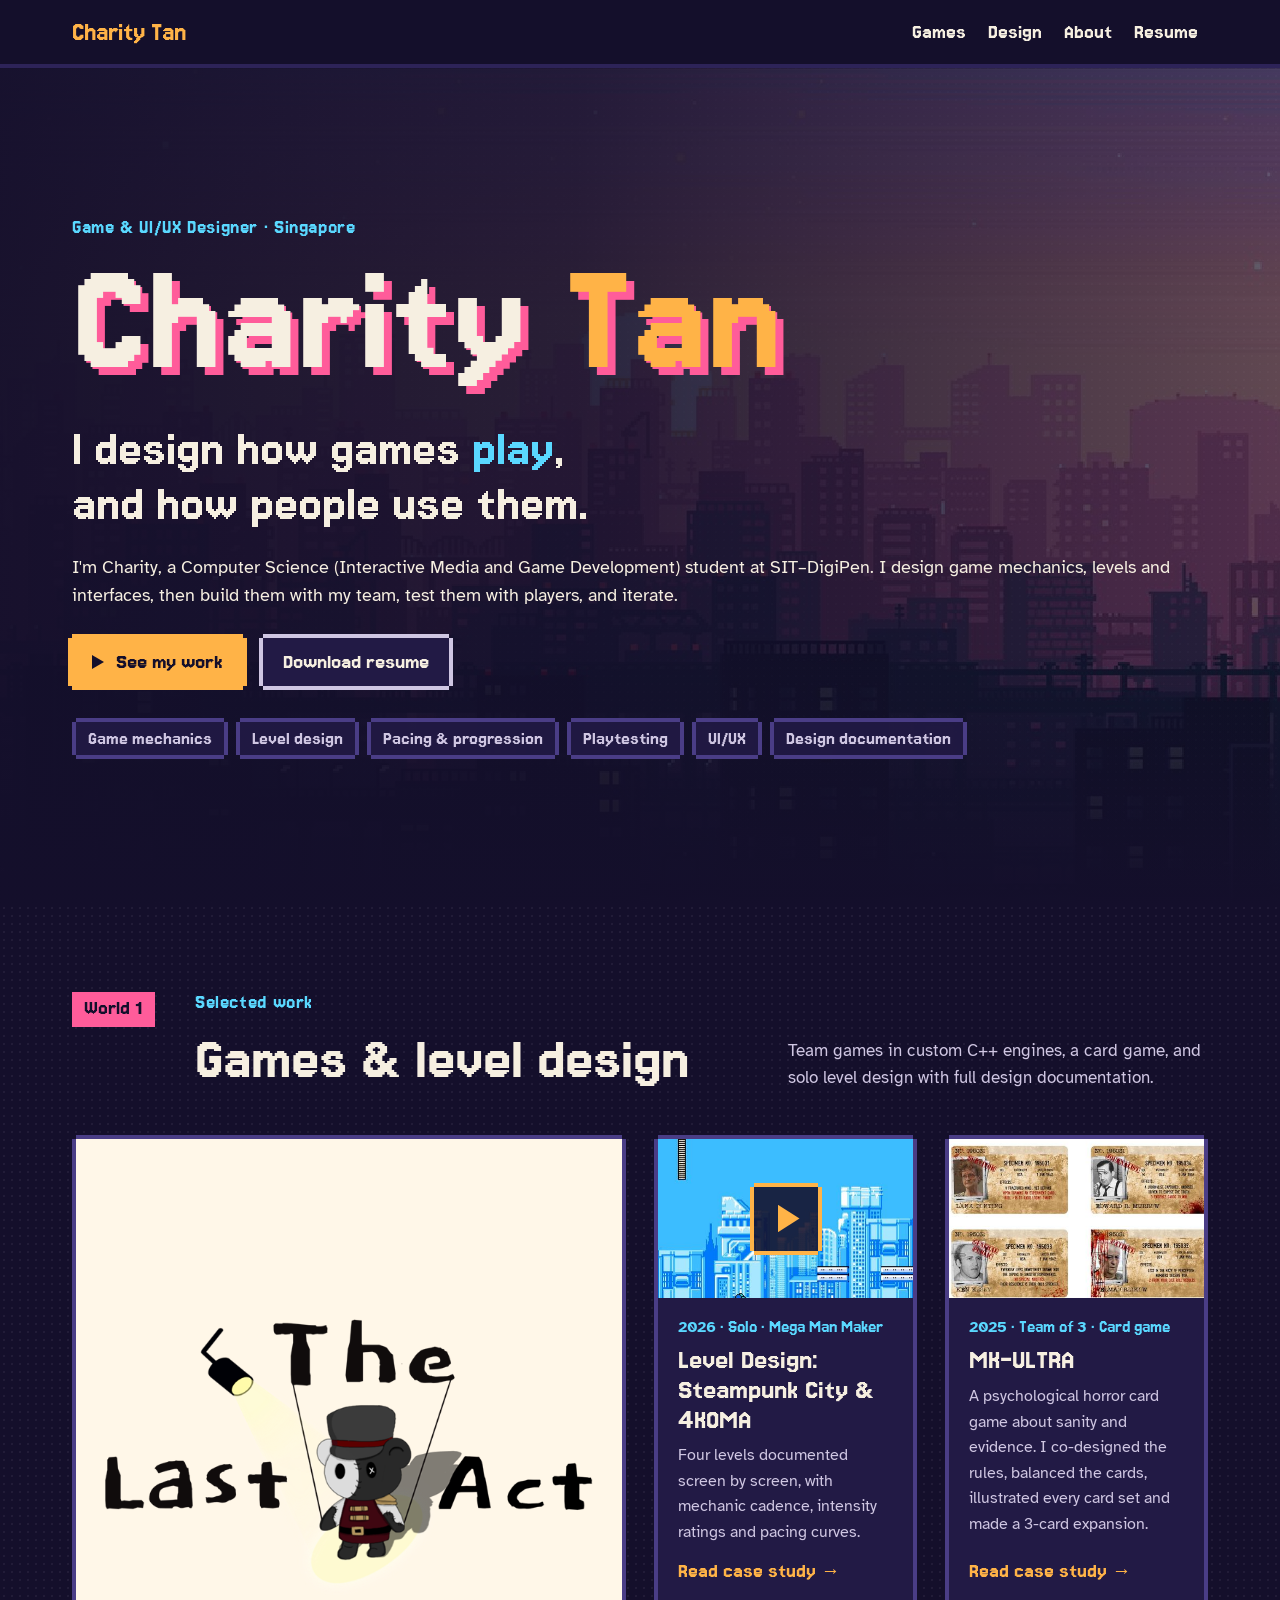
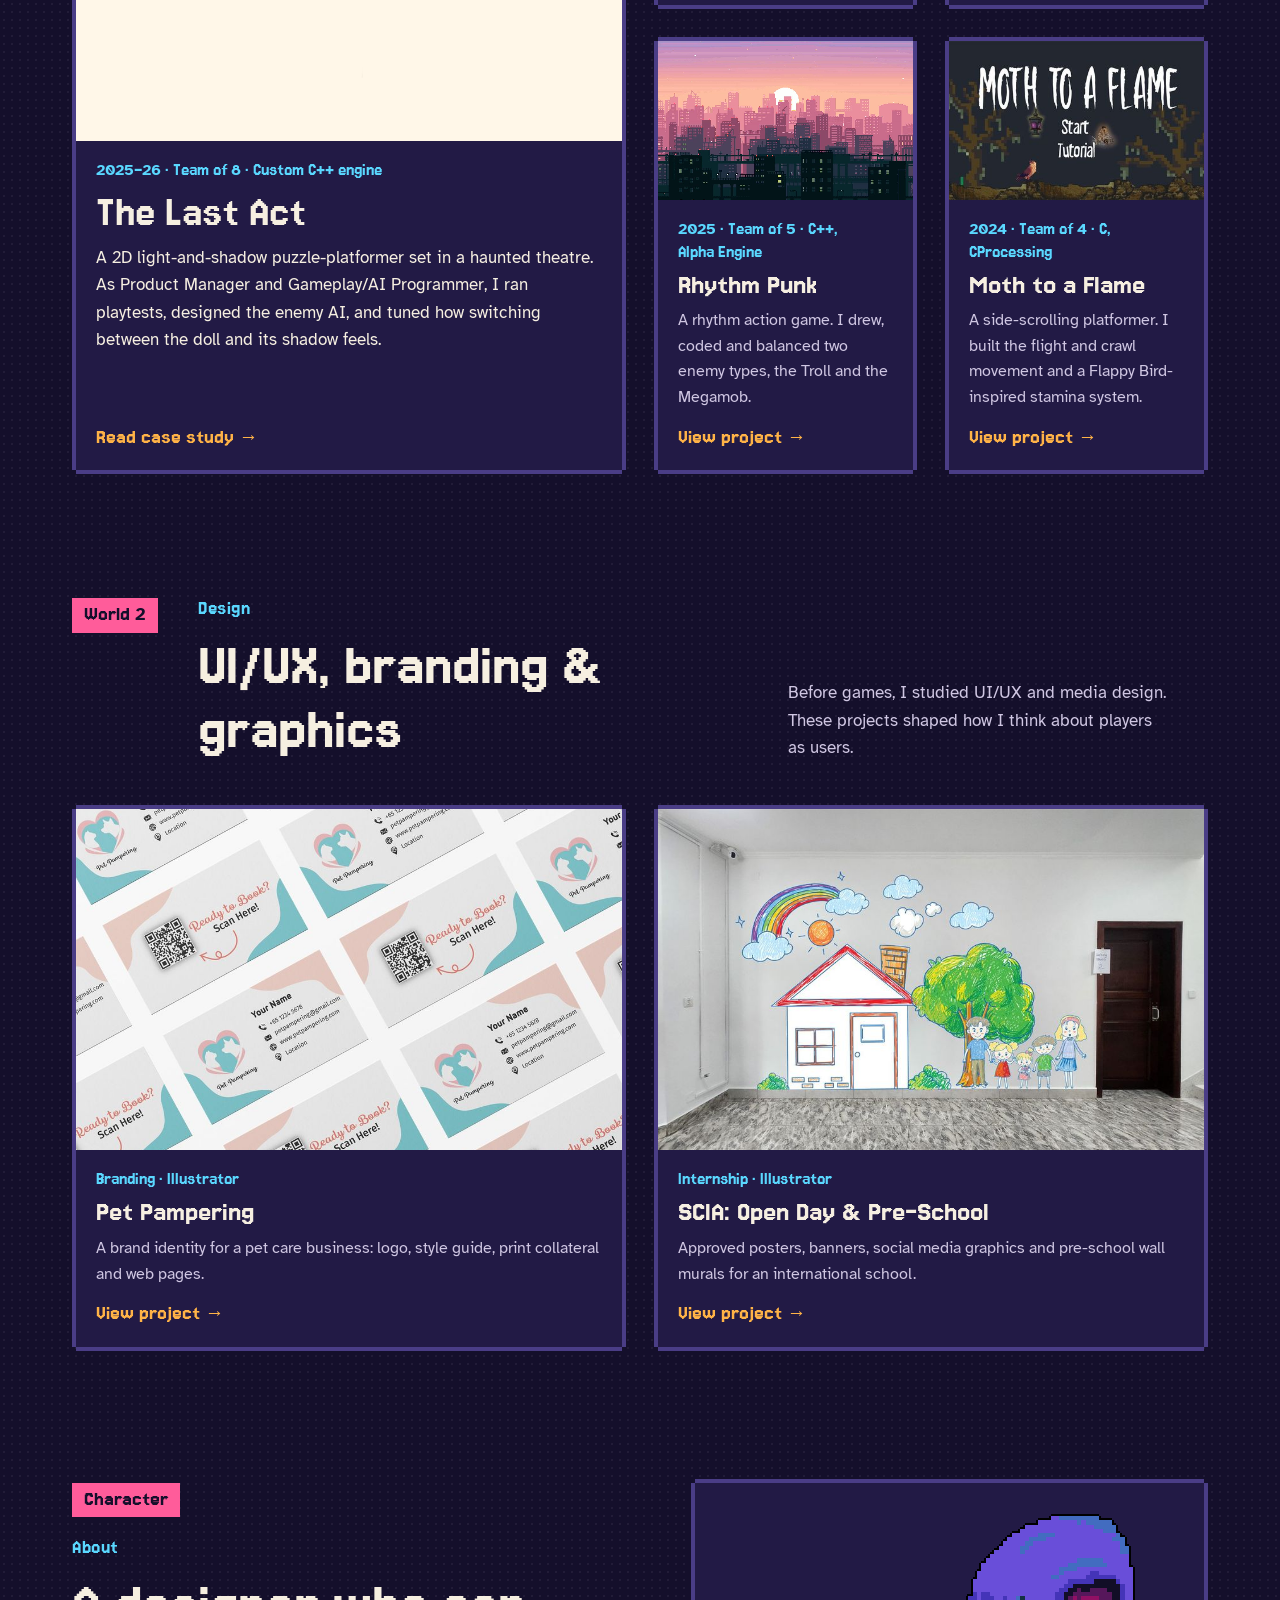
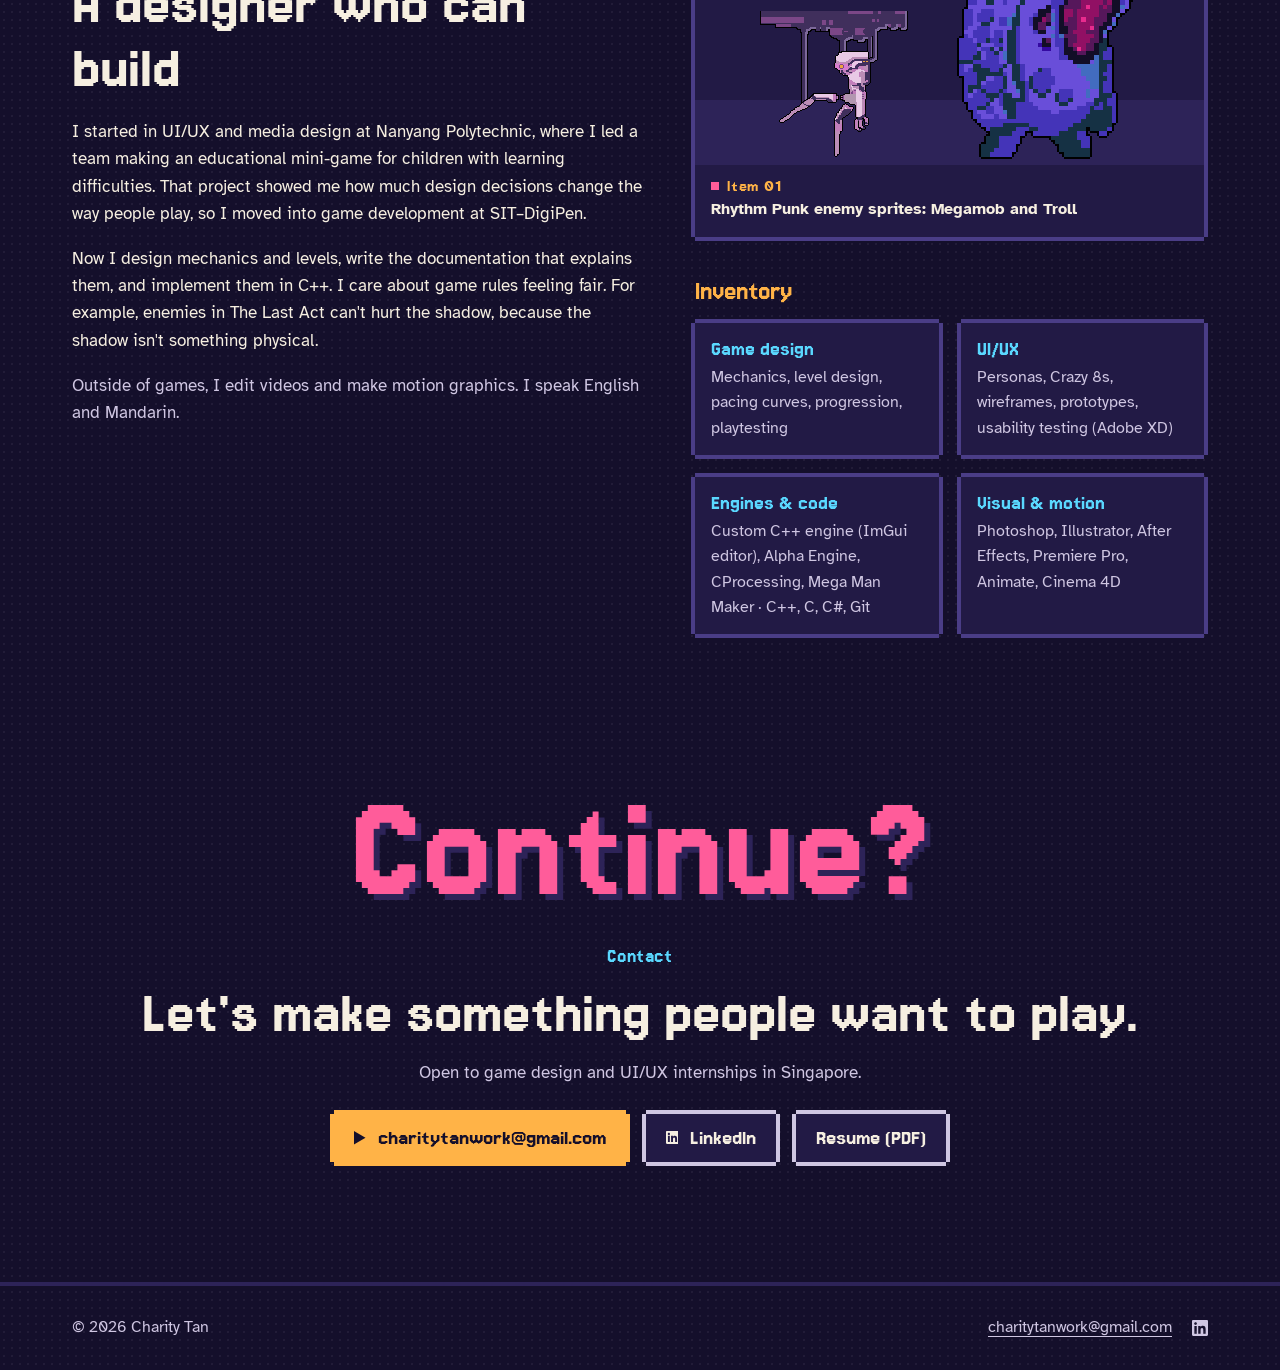
==== commit 5471a5d9: "fix: layout" ====
--- a/index.html
+++ b/index.html
@@ -360,7 +360,7 @@
           </div>
 
           <div class="char-side">
-            <figure class="party" data-party>
+            <figure class="party">
               <div class="party-stage">
                 <div
                   class="sprite megamob-idle"
@@ -373,21 +373,11 @@
                   aria-label="Troll idle animation"
                 ></div>
               </div>
-              <figcaption class="cap cap-act">
-                <span class="cap-text">
-                  <span class="cap-no" aria-hidden="true"></span>
-                  <span class="cap-title"
-                    >Rhythm Punk enemy sprites: Megamob and Troll</span
-                  >
-                </span>
-                <button
-                  class="toggle"
-                  type="button"
-                  aria-pressed="false"
-                  data-sprite-toggle
+              <figcaption class="cap">
+                <span class="cap-no" aria-hidden="true"></span>
+                <span class="cap-title"
+                  >Rhythm Punk enemy sprites: Megamob and Troll</span
                 >
-                  Animate sprites
-                </button>
               </figcaption>
             </figure>
 
--- a/css/style.css
+++ b/css/style.css
@@ -710,7 +710,7 @@
   padding-inline: 4px;
 }
 
-/* Sprites: still unless asked, or a four-second hello on arrival. */
+/* Sprites: each sheet plays its frames in a loop. */
 .party,
 .sprites {
   background: var(--panel);
@@ -742,7 +742,7 @@
   flex: none;
   background: var(--sheet) no-repeat 0 0 / calc(var(--w) * var(--n)) var(--h);
   image-rendering: pixelated;
-  animation: sprite-play var(--dur) steps(var(--n)) infinite paused;
+  animation: sprite-play var(--dur) steps(var(--n)) infinite;
 }
 .sprite.megamob-idle {
   --sheet: url(../assets/rhythm/megamob_idle.png);
@@ -796,33 +796,6 @@
   to {
     background-position: calc(var(--w) * var(--n) * -1) 0;
   }
-}
-.is-playing .sprite,
-.is-intro .sprite {
-  animation-play-state: running;
-}
-@media (hover: hover) {
-  [data-party]:hover .sprite {
-    animation-play-state: running;
-  }
-}
-.toggle {
-  font: 400 1.25rem/1 var(--pixel);
-  color: var(--ink);
-  background: var(--panel-2);
-  border: 2px solid var(--muted);
-  padding: 8px 14px;
-  min-height: 44px;
-  cursor: pointer;
-}
-.toggle:hover {
-  border-color: var(--amber);
-  color: var(--amber);
-}
-.toggle[aria-pressed="true"] {
-  background: var(--amber);
-  color: var(--bg);
-  border-color: var(--amber);
 }
 
 .inv-title {
@@ -1040,19 +1013,6 @@
   font: 400 0.92rem/1.45 var(--body);
   color: var(--muted);
 }
-.cap-act {
-  display: flex;
-  flex-wrap: wrap;
-  align-items: center;
-  justify-content: space-between;
-  gap: 12px 16px;
-}
-.cap-text {
-  display: grid;
-  gap: 4px;
-  flex: 1 1 16rem;
-  min-width: 0;
-}
 
 /* Pictures, videos and charts */
 .media {
@@ -1153,6 +1113,12 @@
 @media (min-width: 552px) {
   .gallery img {
     aspect-ratio: var(--slot, auto);
+  }
+  /* A gallery of pictures of different shapes: each figure carries its own
+     --slot, and the group's --cols gives each picture a column as wide as
+     it is at one shared height, so the row's pictures are one height. */
+  .gallery.mixed {
+    grid-template-columns: var(--cols);
   }
 }
 @media (min-width: 720px) {
@@ -1741,7 +1707,7 @@
 }
 
 /* Reduced motion: the designed still form. Everything sits at its final
-   state; sprites move only when the visitor presses "Animate sprites". */
+   state, and the sprites stand on their first frame. */
 @media (prefers-reduced-motion: reduce) {
   *,
   *::before,
@@ -1758,7 +1724,4 @@
   .btn:focus-visible .pip {
     transform: none;
   }
-  .is-playing .sprite {
-    animation: sprite-play var(--dur) steps(var(--n)) infinite running !important;
-  }
-}
+}
